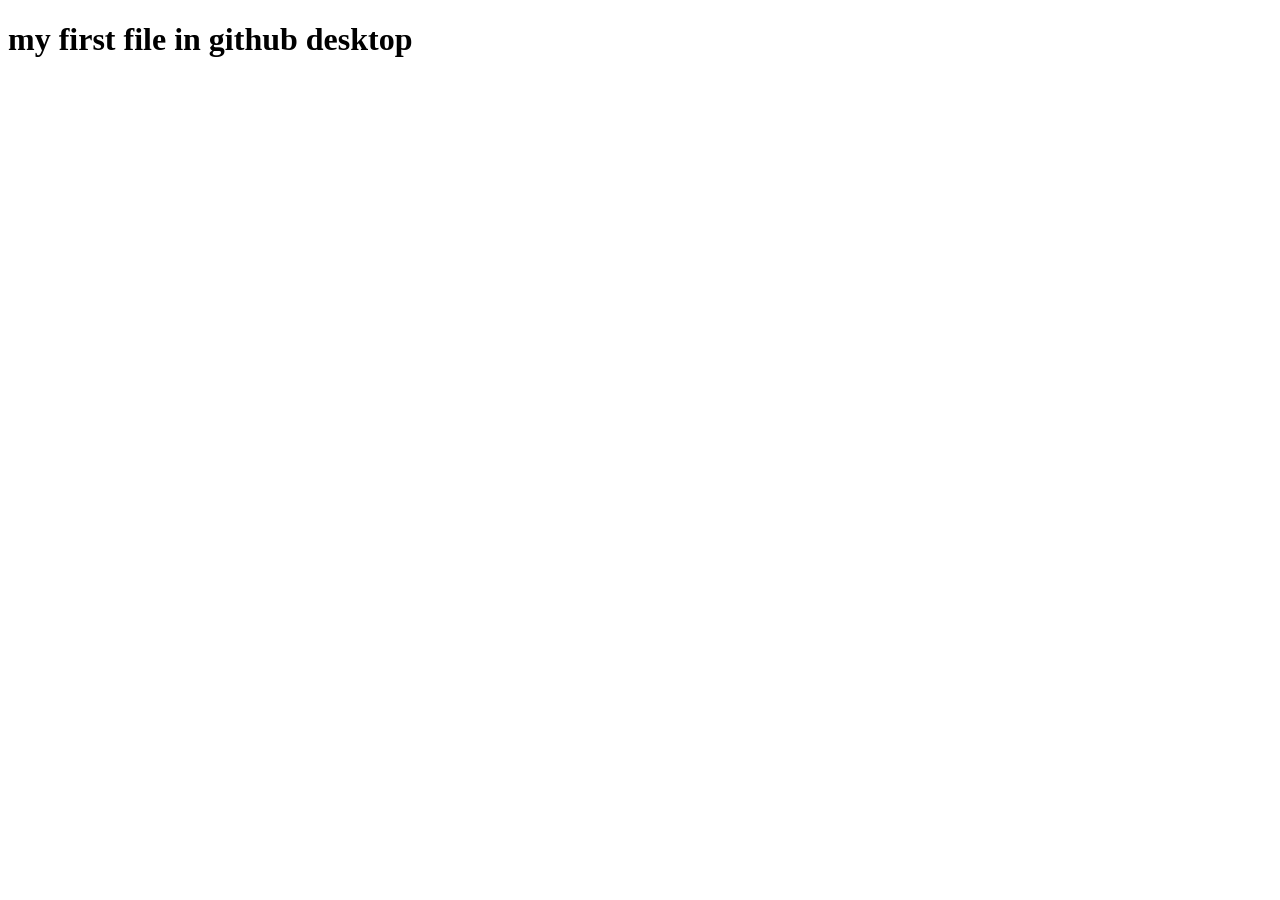
==== index.html @ 2dac12ac "Create index.html this is my index file in the projrct" ====
<!DOCTYPE html>
<html lang="en">
<head>
    <meta charset="UTF-8">
    <meta name="viewport" content="width=device-width, initial-scale=1.0">
    <title>Document</title>
</head>
<body>
    <h1>my first file in github desktop</h1>
</body>
</html>
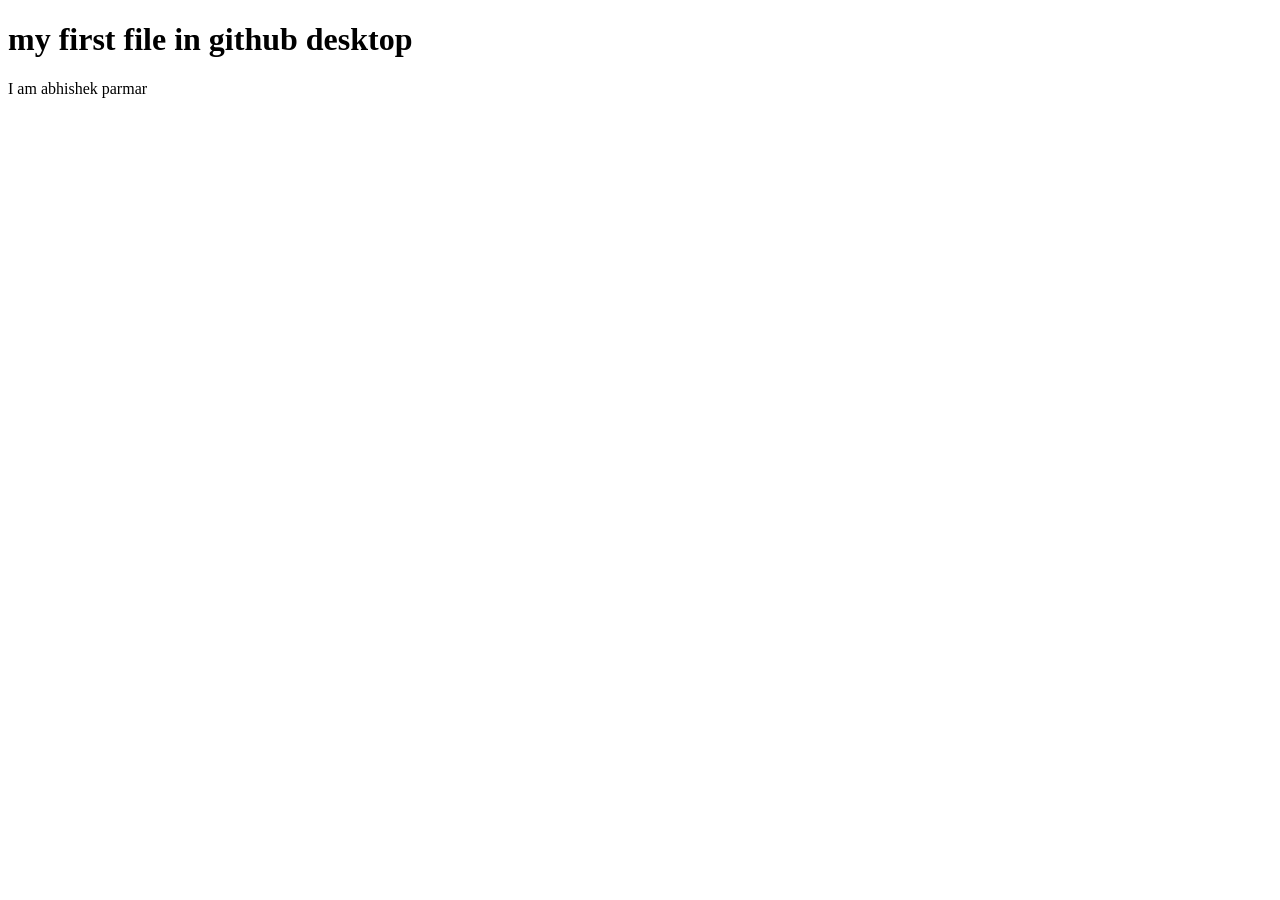
==== commit bf0d3f53: "Update index.html I am add a p tay" ====
--- a/index.html
+++ b/index.html
@@ -7,5 +7,6 @@
 </head>
 <body>
     <h1>my first file in github desktop</h1>
+    <p>I am abhishek parmar</p>
 </body>
 </html>
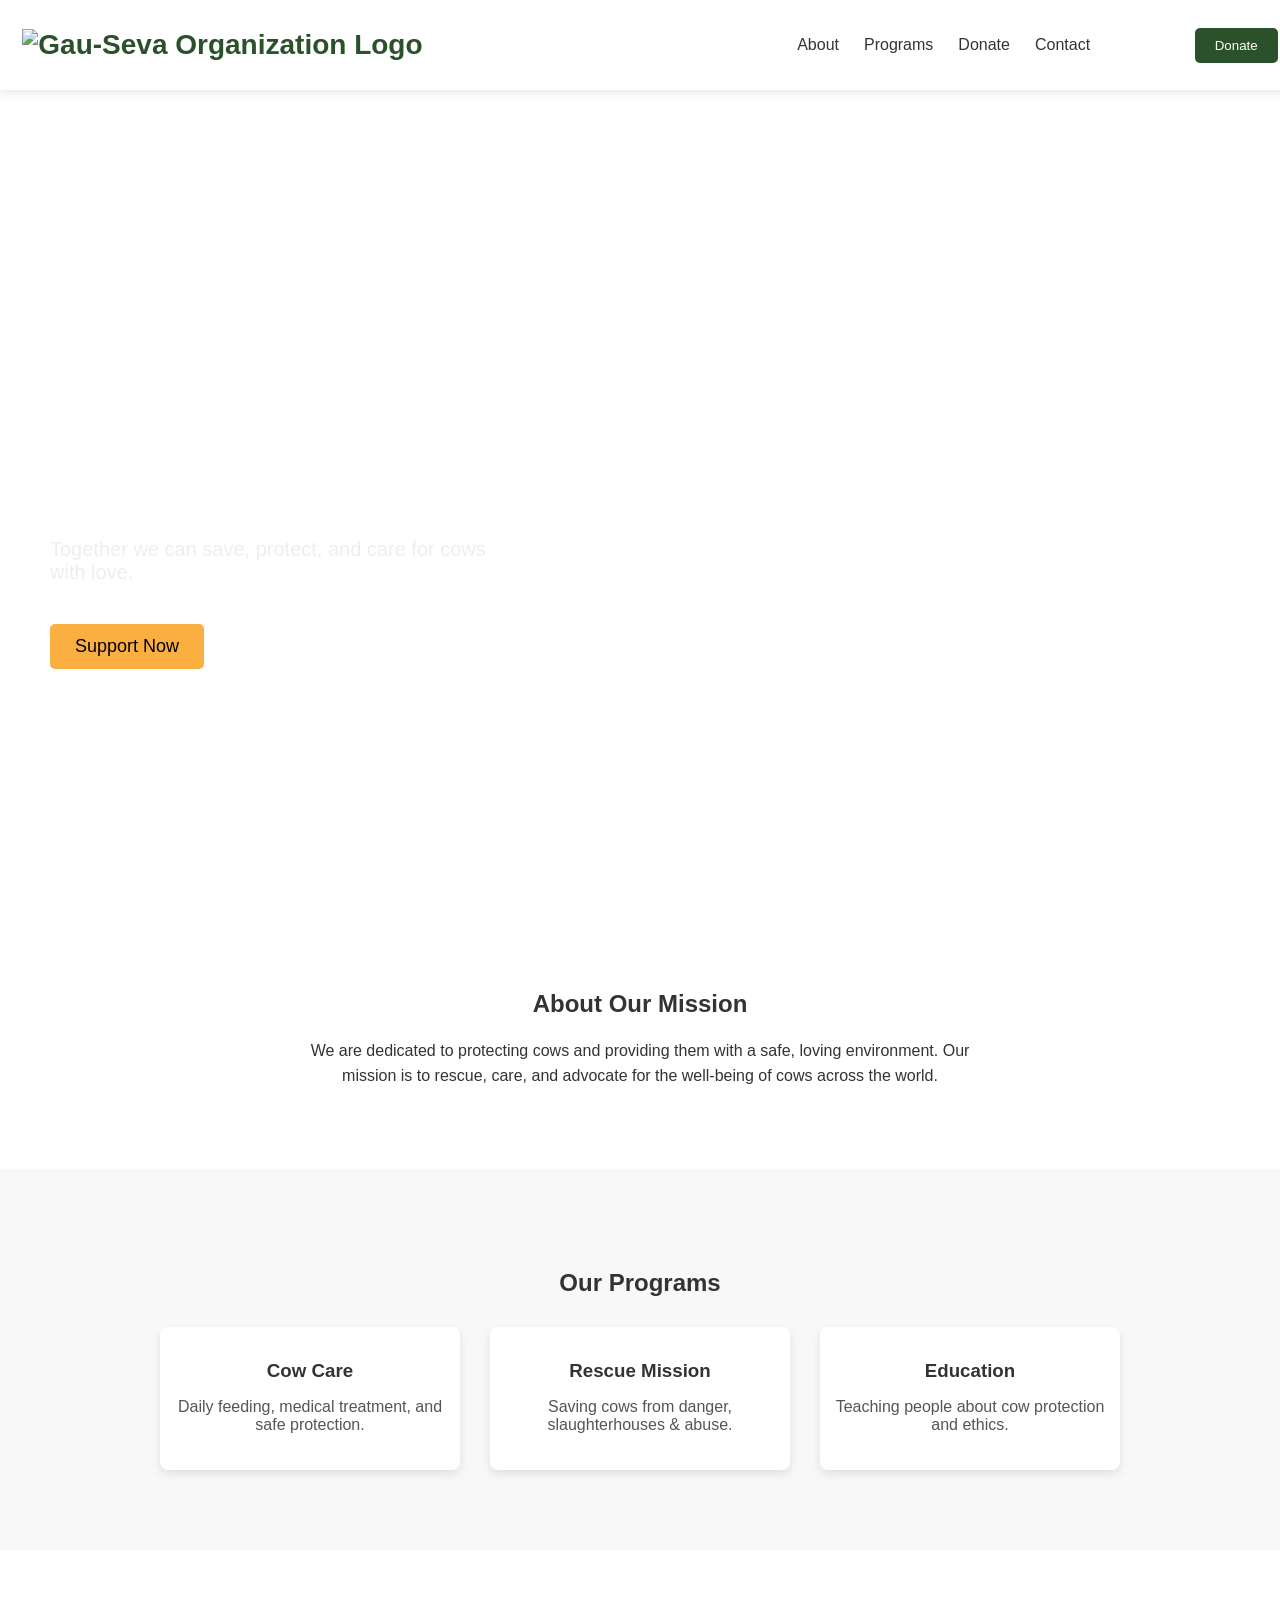
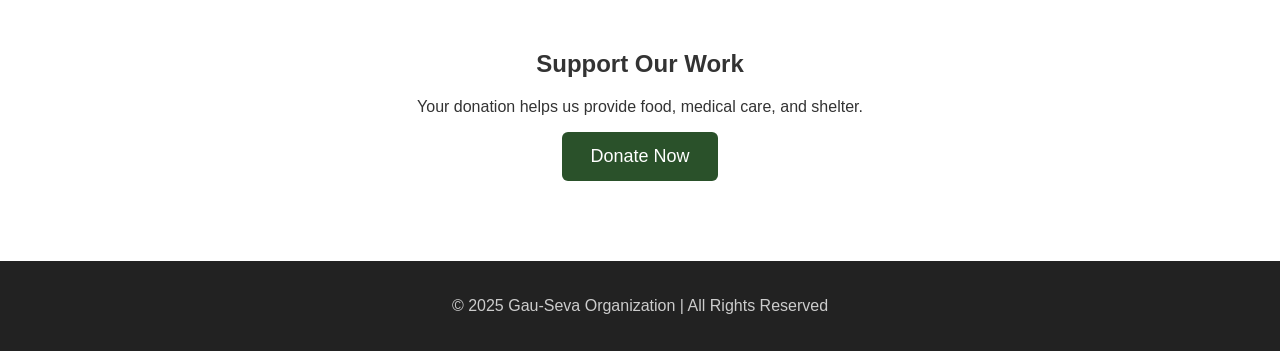
==== commit d367b6e6: "Initail -NAV STARTING" ====
--- a/index.html
+++ b/index.html
@@ -1,12 +1,87 @@
 <!DOCTYPE html>
 <html lang="en">
+
 <head>
-    <meta charset="UTF-8">
-    <meta name="viewport" content="width=device-width, initial-scale=1.0">
-    <title>Document</title>
+    <meta charset="UTF-8" />
+    <meta name="viewport" content="width=device-width, initial-scale=1.0" />
+    <title>Gau-Seva Organization</title>
+    <link rel="stylesheet" href="style.css" />
+    <link rel="shortcut icon" href="/gou-seva-removebg-preview.png" type="image/x-icon">
 </head>
+
 <body>
-    <h1>my first file in github desktop</h1>
-    <p>I am abhishek parmar</p>
+
+    <header class="navbar">
+        <div class="logo">
+            <img src="/gou-seva-removebg-preview.png" alt="Gau-Seva Organization Logo">
+        </div>
+
+        <ul class="nav-links">
+            <li><a href="#about">About</a></li>
+            <li><a href="#programs">Programs</a></li>
+            <li><a href="#donate">Donate</a></li>
+            <li><a href="#contact">Contact</a></li>
+        </ul>
+
+        <button class="donate-btn">Donate</button>
+    </header>
+
+
+    <!-- Hero section -->
+    <section class="hero">
+        <div class="hero-text">
+            <h1>Protect & Serve the Sacred Cows</h1>
+            <p>Together we can save, protect, and care for cows with love.</p>
+            <button class="hero-btn">Support Now</button>
+        </div>
+    </section>
+
+    <!-- About section  -->
+    <section id="about" class="about">
+        <h2>About Our Mission</h2>
+        <p>
+            We are dedicated to protecting cows and providing them with a safe, loving environment.
+            Our mission is to rescue, care, and advocate for the well-being of cows across the world.
+        </p>
+    </section>
+
+    <!-- Programs -->
+    <section id="programs" class="programs">
+        <h2>Our Programs</h2>
+
+        <div class="program-list">
+            <div class="program-card">
+                <img src="" alt="">
+                <h3>Cow Care</h3>
+                <p>Daily feeding, medical treatment, and safe protection.</p>
+            </div>
+
+            <div class="program-card">
+                <img src="" alt="">
+                <h3>Rescue Mission</h3>
+                <p>Saving cows from danger, slaughterhouses & abuse.</p>
+            </div>
+
+            <div class="program-card">
+                <img src="" alt="">
+                <h3>Education</h3>
+                <p>Teaching people about cow protection and ethics.</p>
+            </div>
+        </div>
+    </section>
+
+    <!-- Donate section -->
+    <section id="donate" class="donate">
+        <h2>Support Our Work</h2>
+        <p>Your donation helps us provide food, medical care, and shelter.</p>
+        <button class="donate-main-btn">Donate Now</button>
+    </section>
+
+    <!-- Footer -->
+    <footer class="footer">
+        <p>© 2025 Gau-Seva Organization | All Rights Reserved</p>
+    </footer>
+
 </body>
+
 </html>
--- a/style.css
+++ b/style.css
@@ -0,0 +1,154 @@
+body {
+    margin: 0;
+    font-family: 'Segoe UI', sans-serif;
+    color: #333;
+}
+
+/* NAVBAR */
+.navbar {
+    width: 100%;
+    padding: 20px 50px;
+    display: flex;
+    justify-content: space-around;
+    align-items: center;
+    background: white;
+    position: absolute;
+    top: 0;
+    z-index: -1;
+    box-shadow: 0 2px 10px rgba(0, 0, 0, 0.1);
+}
+
+.logo {
+    font-size: 28px;
+    font-weight: bold;
+    color: #2a512a;
+    margin-right: 230px;
+    margin-left: -80px;
+}
+
+.nav-links {
+    list-style: none;
+    display: flex;
+    gap: 25px;
+}
+
+.nav-links a {
+    text-decoration: none;
+    color: #333;
+    font-weight: 500;
+}
+
+.donate-btn {
+    padding: 10px 20px;
+    background: #2a512a;
+    color: white;
+    border: none;
+    border-radius: 5px;
+    cursor: pointer;
+}
+
+/* HERO */
+.hero {
+    height: 90vh;
+    background: url("https://images.unsplash.com/photo-1560264280-88b68371db39?auto=format&fit=crop&w=1600&q=80") center/cover no-repeat;
+    display: flex;
+    align-items: center;
+    padding: 0 50px;
+    margin-top: 80px;
+}
+
+.hero-text h1 {
+    font-size: 60px;
+    color: white;
+    max-width: 500px;
+}
+
+.hero-text p {
+    color: #eee;
+    font-size: 20px;
+    max-width: 450px;
+}
+
+.hero-btn {
+    padding: 12px 25px;
+    margin-top: 20px;
+    background: #faaf40;
+    border: none;
+    border-radius: 5px;
+    cursor: pointer;
+    font-size: 18px;
+}
+
+/* ABOUT */
+.about,
+.donate {
+    padding: 80px 50px;
+    text-align: center;
+}
+
+.about p {
+    max-width: 700px;
+    margin: auto;
+    line-height: 1.6;
+}
+
+/* PROGRAMS */
+.programs {
+    padding: 80px 50px;
+    text-align: center;
+    background: #f8f8f8;
+}
+
+.program-list {
+    display: flex;
+    justify-content: center;
+    gap: 30px;
+    margin-top: 30px;
+}
+
+.program-card {
+    width: 300px;
+    background: white;
+    border-radius: 8px;
+    box-shadow: 0 4px 10px rgba(0, 0, 0, 0.1);
+    padding-bottom: 20px;
+}
+
+.program-card img {
+    width: 100%;
+    border-radius: 8px 8px 0 0;
+}
+
+.program-card h3 {
+    margin: 15px 0 5px;
+}
+
+.program-card p {
+    padding: 0 15px;
+    color: #555;
+}
+
+/* DONATE SECTION */
+.donate-main-btn {
+    padding: 14px 28px;
+    background: #2a512a;
+    color: white;
+    border: none;
+    border-radius: 6px;
+    cursor: pointer;
+    font-size: 18px;
+}
+
+/* FOOTER */
+.footer {
+    text-align: center;
+    background: #222;
+    padding: 20px;
+    color: #ccc;
+}
+
+.logo img {
+    height: 55px;
+    /* logo ka size */
+    width: auto;
+}
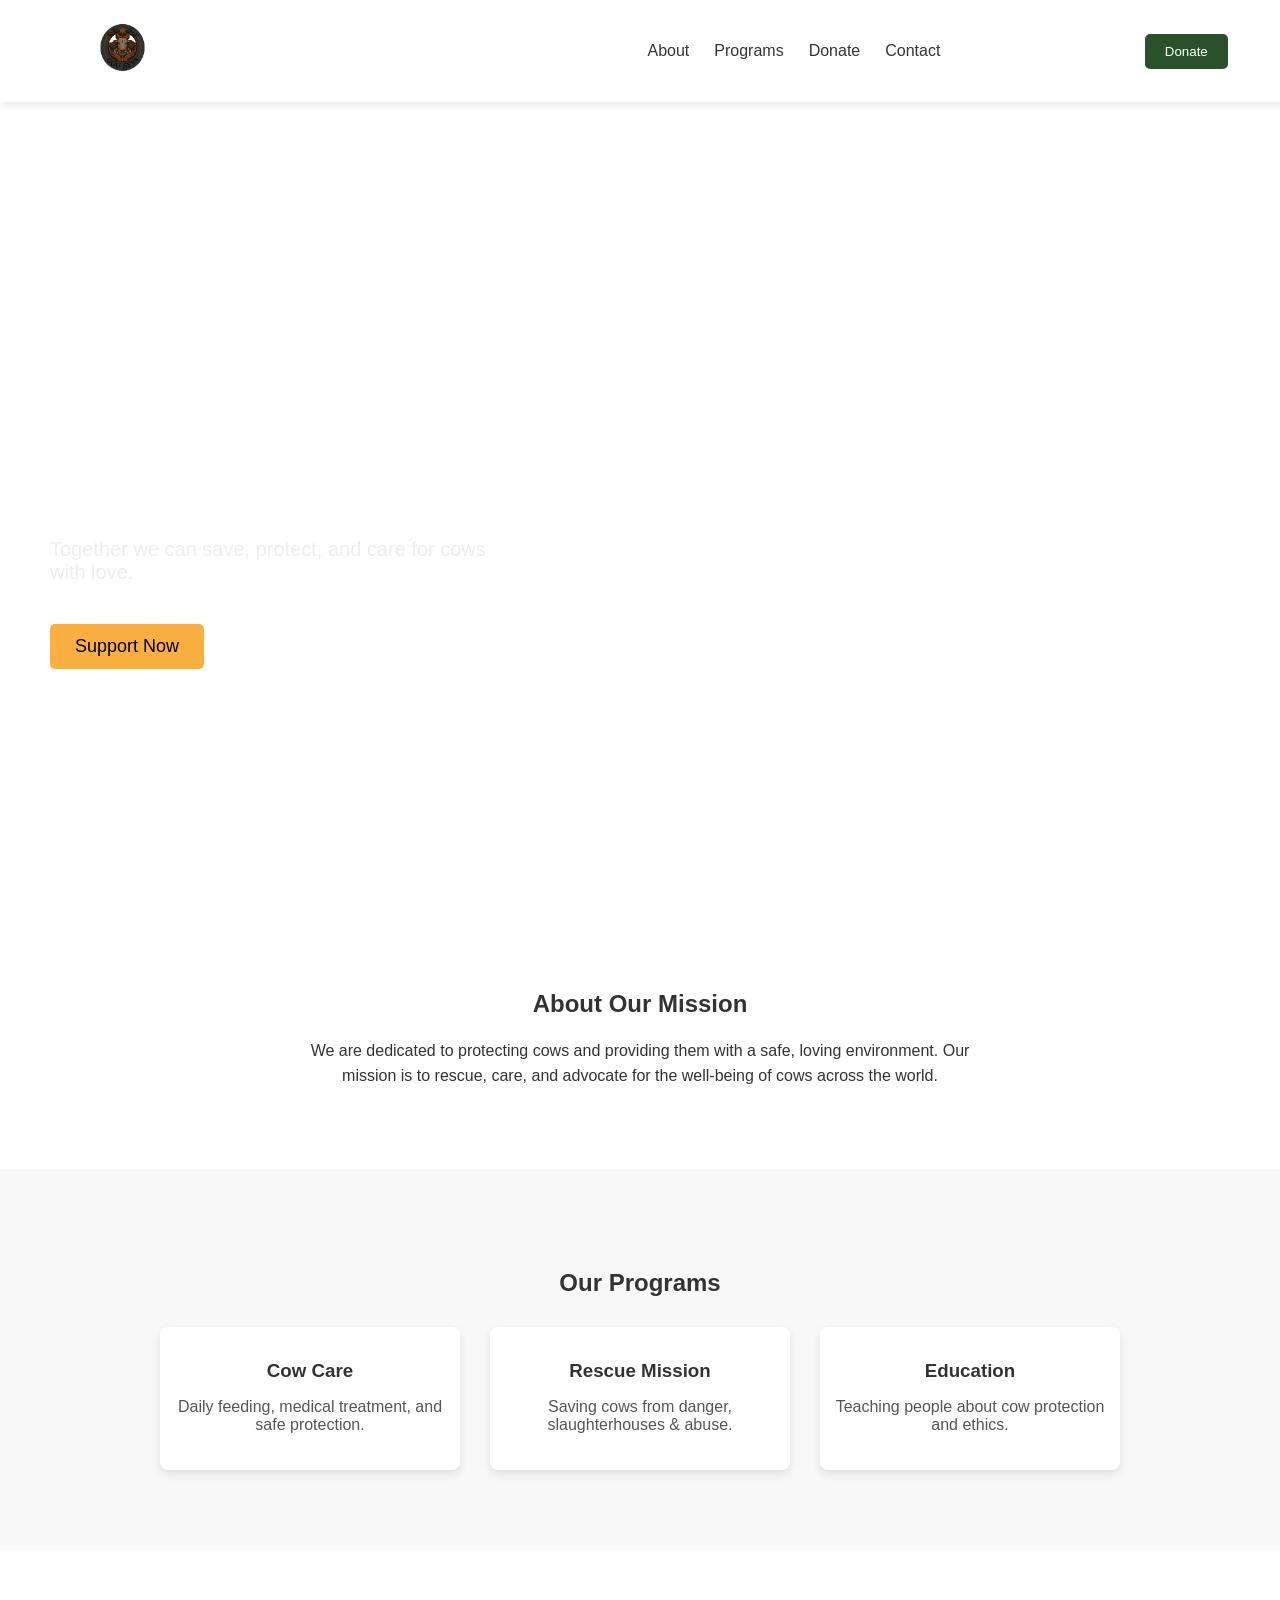
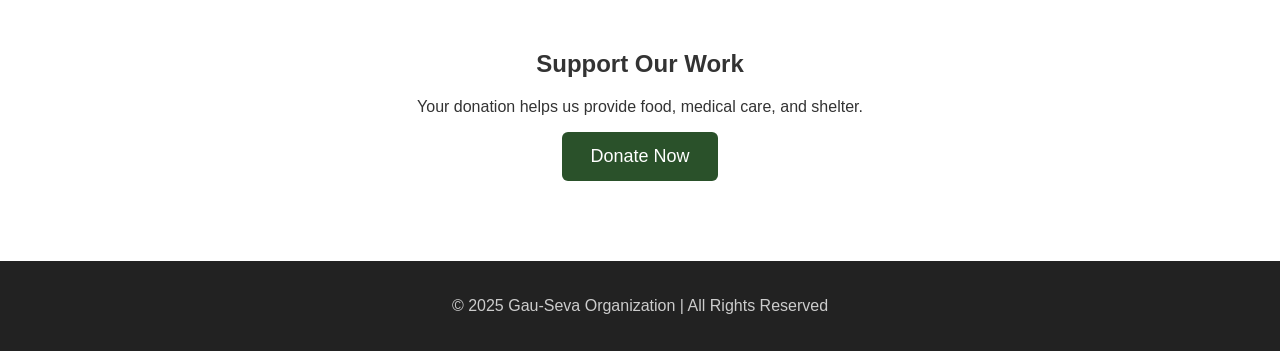
==== commit 34310524: "Initail -NAV STARTING" ====
--- a/index.html
+++ b/index.html
@@ -6,14 +6,14 @@
     <meta name="viewport" content="width=device-width, initial-scale=1.0" />
     <title>Gau-Seva Organization</title>
     <link rel="stylesheet" href="style.css" />
-    <link rel="shortcut icon" href="/gou-seva-removebg-preview.png" type="image/x-icon">
+    <link rel="shortcut icon" href="./src/gou-seva-removebg-preview.png" type="image/x-icon">
 </head>
 
 <body>
 
     <header class="navbar">
         <div class="logo">
-            <img src="/gou-seva-removebg-preview.png" alt="Gau-Seva Organization Logo">
+            <img src="./src/gou-seva-removebg-preview.png" alt="Gau-Seva Organization Logo">
         </div>
 
         <ul class="nav-links">
